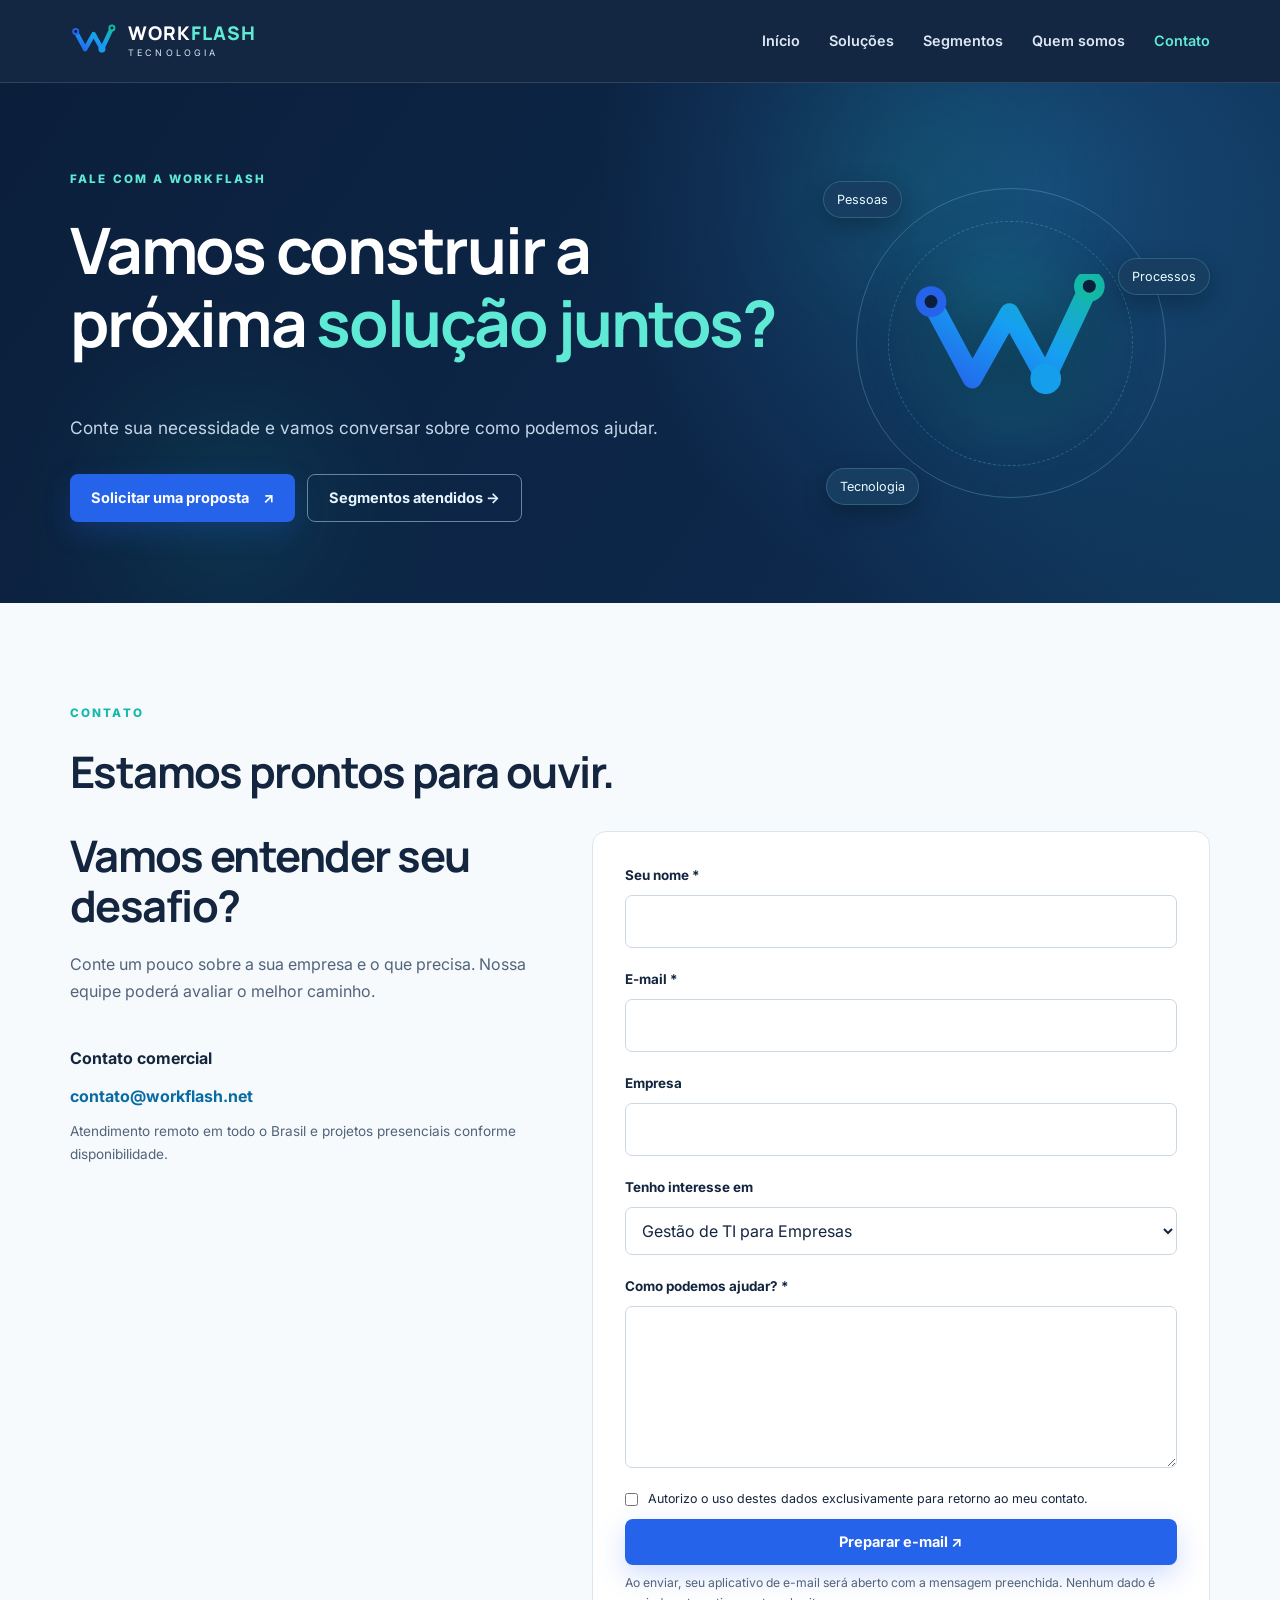
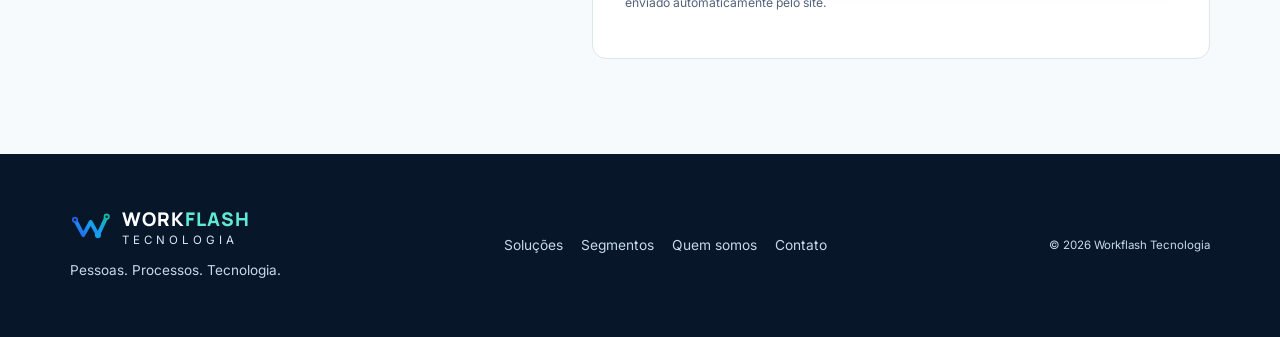
==== contato.html @ 1632a6cf "Workflash 2.0 - Novo site institucional" ====
<!doctype html><html lang="pt-BR"><head><meta charset="utf-8"><meta name="viewport" content="width=device-width,initial-scale=1"><meta name="theme-color" content="#0B1F3B"><meta name="description" content="Fale com a Workflash e solicite uma proposta."><title>Contato | Workflash Tecnologia</title><link rel="icon" type="image/svg+xml" href="assets/favicon.svg"><link rel="preconnect" href="https://fonts.googleapis.com"><link rel="preconnect" href="https://fonts.gstatic.com" crossorigin><link href="https://fonts.googleapis.com/css2?family=Inter:wght@400;500;600;700&family=Manrope:wght@400;500;600;700;800&display=swap" rel="stylesheet"><link rel="stylesheet" href="styles.css"><script src="script.js" defer></script></head><body><a class="skip" href="#conteudo">Pular para o conteúdo</a><header class="site-header"><div class="container nav-wrap"><a class="brand" href="index.html"><img src="assets/logo-symbol.svg" alt="" width="48" height="42"><span><strong>WORK<span>FLASH</span></strong><small>TECNOLOGIA</small></span></a><button class="menu-toggle" aria-expanded="false" aria-controls="main-nav" aria-label="Abrir menu"><span></span><span></span><span></span></button><nav id="main-nav" class="main-nav" aria-label="Navegação principal"><a class="" href="index.html">Início</a><a class="" href="solucoes.html">Soluções</a><a class="" href="segmentos.html">Segmentos</a><a class="" href="quem-somos.html">Quem somos</a><a class="active" href="contato.html">Contato</a></nav></div></header><main id="conteudo"><section class="hero hero-inner"><div class="glow glow-a"></div><div class="glow glow-b"></div><div class="container hero-grid"><div class="hero-copy"><span class="eyebrow">FALE COM A WORKFLASH</span><h1>Vamos construir a próxima <em>solução juntos?</em></h1><p>Conte sua necessidade e vamos conversar sobre como podemos ajudar.</p><div class="actions"><a class="btn primary" href="contato.html">Solicitar uma proposta <span>↗</span></a><a class="btn ghost" href="segmentos.html">Segmentos atendidos →</a></div></div><div class="hero-art" aria-hidden="true"><div class="orbit one"></div><div class="orbit two"></div><div class="art-halo"></div><img src="assets/logo-symbol.svg" alt="" class="hero-mark"><span class="chip chip1">Pessoas</span><span class="chip chip2">Processos</span><span class="chip chip3">Tecnologia</span></div></div></section><section class="section"><div class="container"><span class="section-label">CONTATO</span><h2>Estamos prontos para ouvir.</h2><div class="contact-layout"><div><h2>Vamos entender seu desafio?</h2><p>Conte um pouco sobre a sua empresa e o que precisa. Nossa equipe poderá avaliar o melhor caminho.</p><div class="contact-note"><strong>Contato comercial</strong><a href="mailto:contato@workflash.net">contato@workflash.net</a><span>Atendimento remoto em todo o Brasil e projetos presenciais conforme disponibilidade.</span></div></div><form id="contact-form"><label for="name">Seu nome *</label><input id="name" name="name" required autocomplete="name"><label for="email">E-mail *</label><input id="email" name="email" type="email" required autocomplete="email"><label for="company">Empresa</label><input id="company" name="company" autocomplete="organization"><label for="service">Tenho interesse em</label><select id="service" name="service"><option>Gestão de TI para Empresas</option><option>ERP & CRM — Odoo</option><option>Gestão de Suporte SaaS</option><option>Quero conversar sobre outra necessidade</option></select><label for="message">Como podemos ajudar? *</label><textarea id="message" name="message" required rows="5"></textarea><label class="consent"><input type="checkbox" required> Autorizo o uso destes dados exclusivamente para retorno ao meu contato.</label><button class="btn primary" type="submit">Preparar e-mail ↗</button><p class="form-hint">Ao enviar, seu aplicativo de e-mail será aberto com a mensagem preenchida. Nenhum dado é enviado automaticamente pelo site.</p></form></div></div></section></main><footer><div class="container footer-inner"><div><a class="brand" href="index.html"><img src="assets/logo-symbol.svg" alt="" width="42" height="38"><span><strong>WORK<span>FLASH</span></strong><small>TECNOLOGIA</small></span></a><p>Pessoas. Processos. Tecnologia.</p></div><div><a href="solucoes.html">Soluções</a><a href="segmentos.html">Segmentos</a><a href="quem-somos.html">Quem somos</a><a href="contato.html">Contato</a></div><small>© <span id="year">2026</span> Workflash Tecnologia</small></div></footer></body></html>
---- styles.css ----
*{box-sizing:border-box}html{scroll-behavior:smooth}body{margin:0;background:#f7fafc;color:#14263f;font:16px/1.7 Inter,Arial,sans-serif}h1,h2,h3,p{margin-top:0}h1,h2,h3{font-family:Manrope,Arial,sans-serif;line-height:1.15;letter-spacing:-.035em}h1{font-size:clamp(2.6rem,5vw,5.2rem);max-width:850px}h2{font-size:clamp(2rem,3.4vw,3.1rem);max-width:850px;margin-bottom:34px}h3{font-size:1.3rem}a{color:inherit;text-decoration:none}.container{width:min(1140px,calc(100% - 48px));margin:auto}.skip{position:absolute;left:-9999px}.skip:focus{left:10px;top:10px;z-index:999;background:#fff;padding:10px}.site-header{position:sticky;top:0;z-index:50;background:#0b1f3bf5;border-bottom:1px solid #ffffff20;backdrop-filter:blur(16px)}.nav-wrap{display:flex;align-items:center;justify-content:space-between;min-height:82px;gap:20px}.brand{display:flex;align-items:center;gap:10px;color:#fff}.brand>span{display:flex;flex-direction:column;line-height:1}.brand strong{font-family:Manrope;font-weight:800;letter-spacing:.055em;font-size:1.18rem}.brand strong span{color:#5eead4}.brand small{font-size:.56rem;letter-spacing:.35em;margin-top:6px;color:#d6e8f4}.main-nav{display:flex;align-items:center;gap:29px}.main-nav a{color:#dce8f5;font-size:.9rem;font-weight:600}.main-nav a:hover,.main-nav a.active{color:#5eead4}.menu-toggle{display:none}.hero{position:relative;overflow:hidden;background:radial-gradient(circle at 82% 20%,#164a77 0%,transparent 40%),linear-gradient(125deg,#0b1f3b,#0d284b 70%,#10395b);color:white}.hero-grid{min-height:560px;display:grid;grid-template-columns:1.28fr .72fr;align-items:center;gap:32px;padding:90px 0}.hero-inner .hero-grid{min-height:460px;padding:70px 0}.hero-copy{position:relative;z-index:2}.hero h1 em{font-style:normal;color:#5eead4}.hero p{max-width:620px;color:#c5d6e8;font-size:1.08rem}.eyebrow,.section-label{display:inline-block;color:#12b9ac;font-size:.73rem;letter-spacing:.18em;font-weight:800;margin-bottom:23px}.hero .eyebrow{color:#5eead4}.actions{display:flex;flex-wrap:wrap;gap:12px;margin-top:32px}.btn{border:0;display:inline-flex;align-items:center;justify-content:center;gap:14px;border-radius:8px;padding:14px 21px;font:700 .91rem Inter;cursor:pointer}.primary{background:#2563eb;color:white;box-shadow:0 10px 28px #2563eb38}.primary:hover{background:#1c52d0}.ghost{color:#e7f5ff;border:1px solid #6686a6}.dark{background:#0b1f3b;color:#fff}.hero-art{position:relative;height:380px;display:flex;align-items:center;justify-content:center}.orbit{position:absolute;border:1px solid #6dbbe454;border-radius:50%;width:310px;height:310px;animation:spin 32s linear infinite}.orbit.two{width:245px;height:245px;border-style:dashed;animation-direction:reverse}.art-halo{position:absolute;width:185px;height:185px;background:#16b6bc25;border-radius:50%;filter:blur(27px)}.hero-mark{width:210px;filter:drop-shadow(0 14px 30px #0006);z-index:2}.chip{position:absolute;z-index:3;background:#173d60;border:1px solid #4da7b65c;border-radius:999px;padding:7px 13px;font-size:.79rem;color:#e9fbff;box-shadow:0 8px 25px #0004}.chip1{top:28px;left:12px}.chip2{top:105px;right:0}.chip3{bottom:28px;left:15px}@keyframes spin{to{transform:rotate(360deg)}}.section{padding:95px 0}.section:nth-of-type(odd){background:#eef5fa}.card-grid{display:grid;grid-template-columns:repeat(3,minmax(0,1fr));gap:18px}.tile{background:#fff;border:1px solid #dbe6ef;border-radius:14px;padding:30px;box-shadow:0 10px 30px #0b1f3b08;display:flex;flex-direction:column;min-height:215px}.tile:hover{border-color:#8ad9d3;transform:translateY(-2px);transition:.2s}.tile-kicker{font-size:.65rem;color:#078d96;letter-spacing:.16em;font-weight:800;margin-bottom:22px}.tile h3{margin-bottom:12px}.tile p{color:#52647b;font-size:.93rem;margin-bottom:16px}.text-link{color:#0b71a9;font-size:.87rem;font-weight:800;margin-top:auto}.section-action{margin-top:25px}.cta{background:#0b1f3b;color:#fff;padding:72px 0}.cta-inner{display:flex;align-items:center;justify-content:space-between;gap:25px}.cta h2{margin-bottom:12px}.cta p{color:#bdcfdf;margin-bottom:0}.lead-text{max-width:850px;color:#43566e;font-size:1.13rem}.notice{background:#e2f5f1;padding:25px 0;color:#17463e;font-size:.9rem}footer{background:#071629;color:#c7d9ea;padding:55px 0}.footer-inner{display:flex;align-items:center;justify-content:space-between;gap:25px}.footer-inner p{font-size:.85rem;margin:12px 0 0}.footer-inner>div:nth-child(2){display:flex;gap:18px;flex-wrap:wrap;font-size:.86rem}.footer-inner small{font-size:.72rem}.contact-layout{display:grid;grid-template-columns:.85fr 1.15fr;gap:65px}.contact-layout h2{margin-bottom:20px}.contact-layout p{color:#52647b}.contact-note{display:flex;flex-direction:column;gap:10px;margin-top:40px}.contact-note a{color:#086ba3;font-weight:700}.contact-note span{font-size:.85rem;color:#52647b}form{background:white;border:1px solid #dbe6ef;border-radius:14px;padding:32px;display:flex;flex-direction:column;gap:8px}label{font-size:.84rem;font-weight:700}input,select,textarea{width:100%;border:1px solid #cbd8e4;border-radius:7px;padding:12px;font:inherit;margin-bottom:12px;background:white;color:#14263f}input:focus,textarea:focus,select:focus{outline:2px solid #14b8a6}.consent{display:flex;align-items:flex-start;gap:10px;font-weight:400;font-size:.78rem}.consent input{width:auto;margin:5px 0}.form-hint{font-size:.76rem!important}.glow{position:absolute;border-radius:50%;filter:blur(70px);opacity:.15;background:#14b8a6;width:200px;height:200px}.glow-a{top:0;right:20%}.glow-b{bottom:0;left:10%}@media(max-width:850px){.card-grid{grid-template-columns:repeat(2,1fr)}.hero-grid{grid-template-columns:1fr}.hero-art{display:none}.contact-layout{grid-template-columns:1fr}.cta-inner{flex-direction:column;align-items:flex-start}.menu-toggle{display:flex;flex-direction:column;gap:5px;background:transparent;border:1px solid #4d6985;border-radius:6px;padding:11px;cursor:pointer}.menu-toggle span{display:block;background:#fff;width:23px;height:2px}.main-nav{display:none;position:absolute;top:82px;left:0;right:0;background:#0b1f3b;flex-direction:column;align-items:stretch;padding:20px 24px;gap:15px}.main-nav.is-open{display:flex}}@media(max-width:580px){.container{width:min(100% - 32px,1140px)}.card-grid{grid-template-columns:1fr}.hero-grid{min-height:420px;padding:65px 0}.hero-inner .hero-grid{min-height:370px}.section{padding:62px 0}.footer-inner{align-items:flex-start;flex-direction:column}form{padding:20px}}@media(prefers-reduced-motion:reduce){*,*::before,*::after{animation:none!important;scroll-behavior:auto!important}}
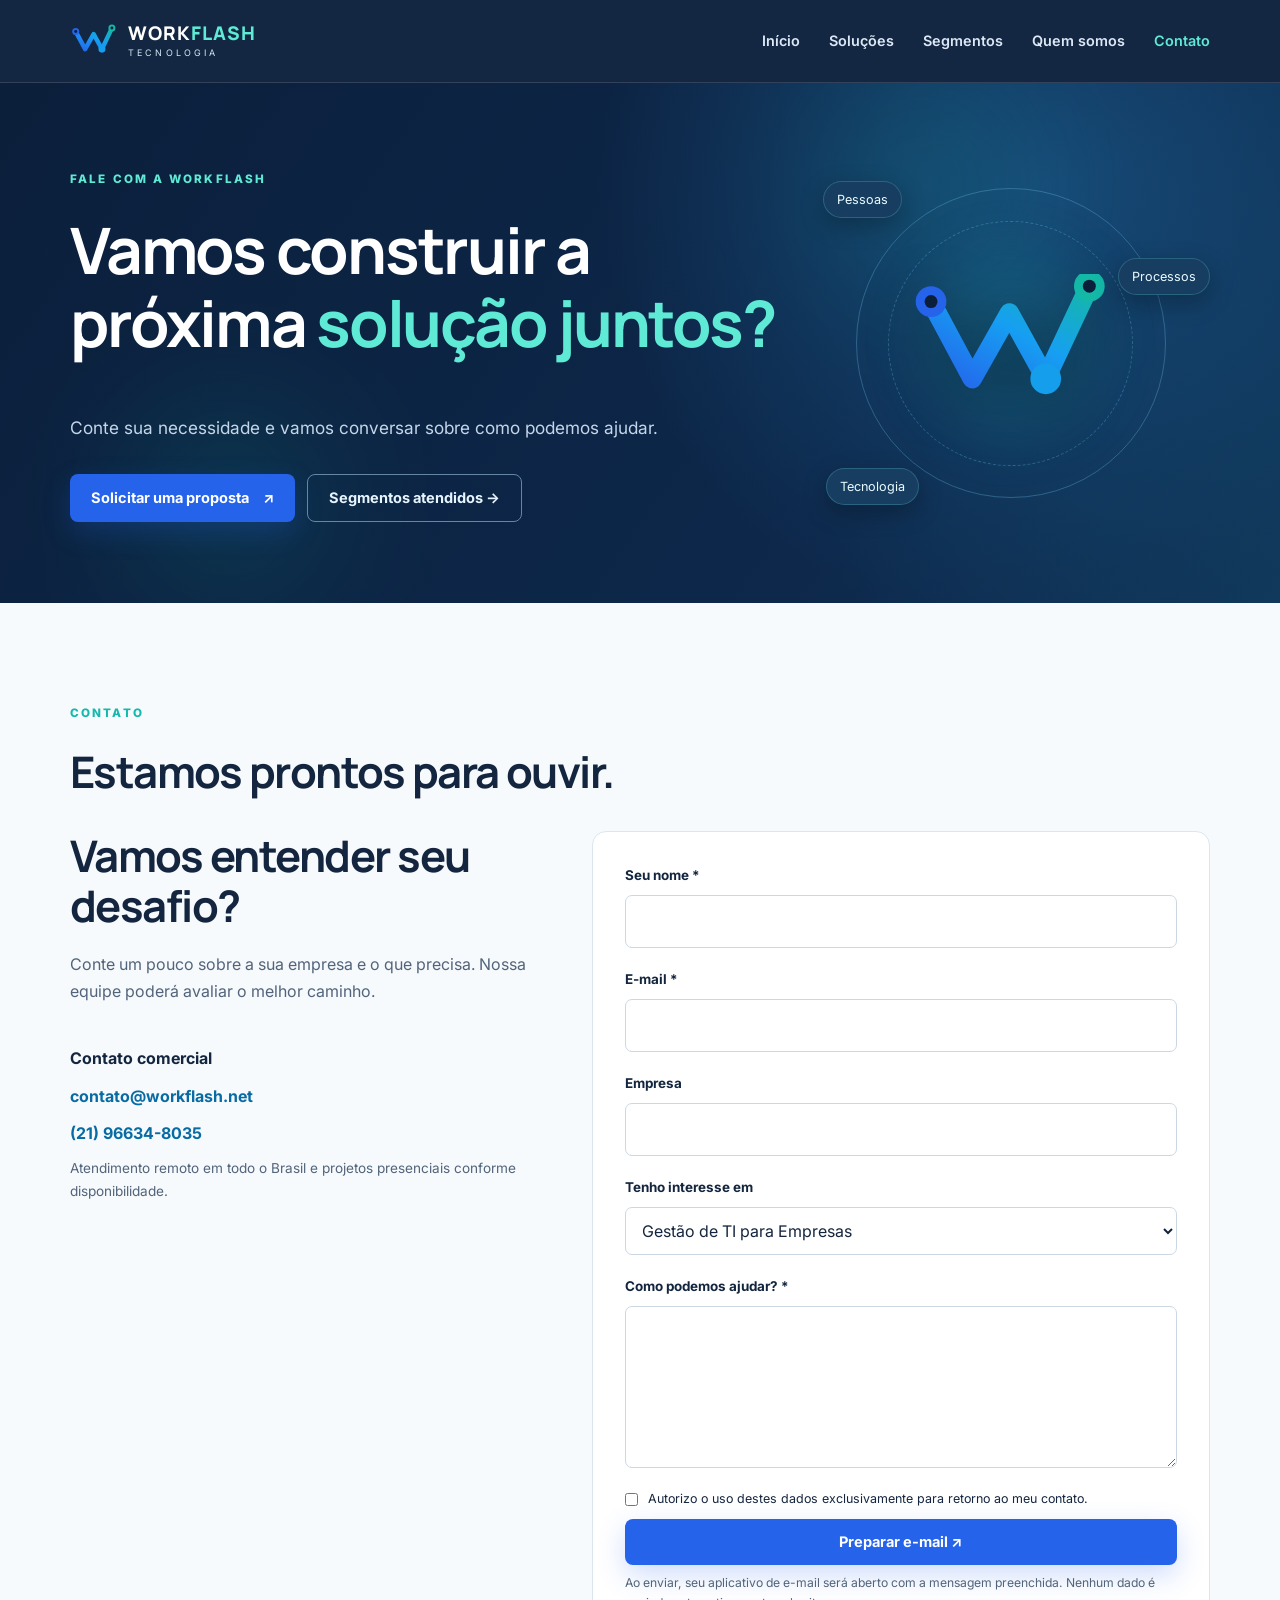
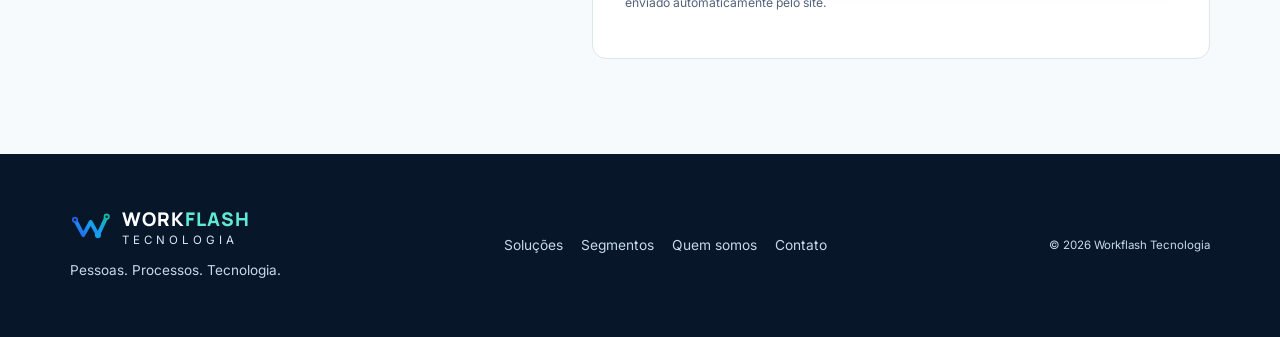
==== commit c9a7f845: "ajuste cards allsite" ====
--- a/contato.html
+++ b/contato.html
@@ -1 +1,100 @@
-<!doctype html><html lang="pt-BR"><head><meta charset="utf-8"><meta name="viewport" content="width=device-width,initial-scale=1"><meta name="theme-color" content="#0B1F3B"><meta name="description" content="Fale com a Workflash e solicite uma proposta."><title>Contato | Workflash Tecnologia</title><link rel="icon" type="image/svg+xml" href="assets/favicon.svg"><link rel="preconnect" href="https://fonts.googleapis.com"><link rel="preconnect" href="https://fonts.gstatic.com" crossorigin><link href="https://fonts.googleapis.com/css2?family=Inter:wght@400;500;600;700&family=Manrope:wght@400;500;600;700;800&display=swap" rel="stylesheet"><link rel="stylesheet" href="styles.css"><script src="script.js" defer></script></head><body><a class="skip" href="#conteudo">Pular para o conteúdo</a><header class="site-header"><div class="container nav-wrap"><a class="brand" href="index.html"><img src="assets/logo-symbol.svg" alt="" width="48" height="42"><span><strong>WORK<span>FLASH</span></strong><small>TECNOLOGIA</small></span></a><button class="menu-toggle" aria-expanded="false" aria-controls="main-nav" aria-label="Abrir menu"><span></span><span></span><span></span></button><nav id="main-nav" class="main-nav" aria-label="Navegação principal"><a class="" href="index.html">Início</a><a class="" href="solucoes.html">Soluções</a><a class="" href="segmentos.html">Segmentos</a><a class="" href="quem-somos.html">Quem somos</a><a class="active" href="contato.html">Contato</a></nav></div></header><main id="conteudo"><section class="hero hero-inner"><div class="glow glow-a"></div><div class="glow glow-b"></div><div class="container hero-grid"><div class="hero-copy"><span class="eyebrow">FALE COM A WORKFLASH</span><h1>Vamos construir a próxima <em>solução juntos?</em></h1><p>Conte sua necessidade e vamos conversar sobre como podemos ajudar.</p><div class="actions"><a class="btn primary" href="contato.html">Solicitar uma proposta <span>↗</span></a><a class="btn ghost" href="segmentos.html">Segmentos atendidos →</a></div></div><div class="hero-art" aria-hidden="true"><div class="orbit one"></div><div class="orbit two"></div><div class="art-halo"></div><img src="assets/logo-symbol.svg" alt="" class="hero-mark"><span class="chip chip1">Pessoas</span><span class="chip chip2">Processos</span><span class="chip chip3">Tecnologia</span></div></div></section><section class="section"><div class="container"><span class="section-label">CONTATO</span><h2>Estamos prontos para ouvir.</h2><div class="contact-layout"><div><h2>Vamos entender seu desafio?</h2><p>Conte um pouco sobre a sua empresa e o que precisa. Nossa equipe poderá avaliar o melhor caminho.</p><div class="contact-note"><strong>Contato comercial</strong><a href="mailto:contato@workflash.net">contato@workflash.net</a><span>Atendimento remoto em todo o Brasil e projetos presenciais conforme disponibilidade.</span></div></div><form id="contact-form"><label for="name">Seu nome *</label><input id="name" name="name" required autocomplete="name"><label for="email">E-mail *</label><input id="email" name="email" type="email" required autocomplete="email"><label for="company">Empresa</label><input id="company" name="company" autocomplete="organization"><label for="service">Tenho interesse em</label><select id="service" name="service"><option>Gestão de TI para Empresas</option><option>ERP & CRM — Odoo</option><option>Gestão de Suporte SaaS</option><option>Quero conversar sobre outra necessidade</option></select><label for="message">Como podemos ajudar? *</label><textarea id="message" name="message" required rows="5"></textarea><label class="consent"><input type="checkbox" required> Autorizo o uso destes dados exclusivamente para retorno ao meu contato.</label><button class="btn primary" type="submit">Preparar e-mail ↗</button><p class="form-hint">Ao enviar, seu aplicativo de e-mail será aberto com a mensagem preenchida. Nenhum dado é enviado automaticamente pelo site.</p></form></div></div></section></main><footer><div class="container footer-inner"><div><a class="brand" href="index.html"><img src="assets/logo-symbol.svg" alt="" width="42" height="38"><span><strong>WORK<span>FLASH</span></strong><small>TECNOLOGIA</small></span></a><p>Pessoas. Processos. Tecnologia.</p></div><div><a href="solucoes.html">Soluções</a><a href="segmentos.html">Segmentos</a><a href="quem-somos.html">Quem somos</a><a href="contato.html">Contato</a></div><small>© <span id="year">2026</span> Workflash Tecnologia</small></div></footer></body></html>+<!doctype html>
+<html lang="pt-BR">
+
+<head>
+    <meta charset="utf-8">
+    <meta name="viewport" content="width=device-width,initial-scale=1">
+    <meta name="theme-color" content="#0B1F3B">
+    <meta name="description" content="Fale com a Workflash e solicite uma proposta.">
+    <title>Contato | Workflash Tecnologia</title>
+    <link rel="icon" type="image/svg+xml" href="assets/favicon.svg">
+    <link rel="preconnect" href="https://fonts.googleapis.com">
+    <link rel="preconnect" href="https://fonts.gstatic.com" crossorigin>
+    <link
+        href="https://fonts.googleapis.com/css2?family=Inter:wght@400;500;600;700&family=Manrope:wght@400;500;600;700;800&display=swap"
+        rel="stylesheet">
+    <link rel="stylesheet" href="styles.css">
+    <script src="script.js" defer></script>
+</head>
+
+<body><a class="skip" href="#conteudo">Pular para o conteúdo</a>
+    <header class="site-header">
+        <div class="container nav-wrap"><a class="brand" href="index.html"><img src="assets/logo-symbol.svg" alt=""
+                    width="48"
+                    height="42"><span><strong>WORK<span>FLASH</span></strong><small>TECNOLOGIA</small></span></a><button
+                class="menu-toggle" aria-expanded="false" aria-controls="main-nav"
+                aria-label="Abrir menu"><span></span><span></span><span></span></button>
+            <nav id="main-nav" class="main-nav" aria-label="Navegação principal"><a class=""
+                    href="index.html">Início</a><a class="" href="solucoes.html">Soluções</a><a class=""
+                    href="segmentos.html">Segmentos</a><a class="" href="quem-somos.html">Quem somos</a><a
+                    class="active" href="contato.html">Contato</a></nav>
+        </div>
+    </header>
+    <main id="conteudo">
+        <section class="hero hero-inner">
+            <div class="glow glow-a"></div>
+            <div class="glow glow-b"></div>
+            <div class="container hero-grid">
+                <div class="hero-copy"><span class="eyebrow">FALE COM A WORKFLASH</span>
+                    <h1>Vamos construir a próxima <em>solução juntos?</em></h1>
+                    <p>Conte sua necessidade e vamos conversar sobre como podemos ajudar.</p>
+                    <div class="actions"><a class="btn primary" href="contato.html">Solicitar uma proposta
+                            <span>↗</span></a><a class="btn ghost" href="segmentos.html">Segmentos atendidos →</a></div>
+                </div>
+                <div class="hero-art" aria-hidden="true">
+                    <div class="orbit one"></div>
+                    <div class="orbit two"></div>
+                    <div class="art-halo"></div><img src="assets/logo-symbol.svg" alt="" class="hero-mark"><span
+                        class="chip chip1">Pessoas</span><span class="chip chip2">Processos</span><span
+                        class="chip chip3">Tecnologia</span>
+                </div>
+            </div>
+        </section>
+        <section class="section">
+            <div class="container"><span class="section-label">CONTATO</span>
+                <h2>Estamos prontos para ouvir.</h2>
+                <div class="contact-layout">
+                    <div>
+                        <h2>Vamos entender seu desafio?</h2>
+                        <p>Conte um pouco sobre a sua empresa e o que precisa. Nossa equipe poderá avaliar o melhor
+                            caminho.</p>
+                        <div class="contact-note"><strong>Contato comercial</strong><a
+                                href="mailto:contato@workflash.net">contato@workflash.net</a>
+                            <a href="https://wa.me/5521966348035"> (21) 96634-8035 </a><span>Atendimento remoto em
+                                todo o Brasil e projetos presenciais conforme disponibilidade.</span>
+                        </div>
+                    </div>
+                    <form id="contact-form"><label for="name">Seu nome *</label><input id="name" name="name" required
+                            autocomplete="name"><label for="email">E-mail *</label><input id="email" name="email"
+                            type="email" required autocomplete="email"><label for="company">Empresa</label><input
+                            id="company" name="company" autocomplete="organization"><label for="service">Tenho interesse
+                            em</label><select id="service" name="service">
+                            <option>Gestão de TI para Empresas</option>
+                            <option>ERP & CRM — Odoo</option>
+                            <option>Gestão de Suporte SaaS</option>
+                            <option>Quero conversar sobre outra necessidade</option>
+                        </select><label for="message">Como podemos ajudar? *</label><textarea id="message"
+                            name="message" required rows="5"></textarea><label class="consent"><input type="checkbox"
+                                required> Autorizo o uso destes dados exclusivamente para retorno ao meu
+                            contato.</label><button class="btn primary" type="submit">Preparar e-mail ↗</button>
+                        <p class="form-hint">Ao enviar, seu aplicativo de e-mail será aberto com a mensagem preenchida.
+                            Nenhum dado é enviado automaticamente pelo site.</p>
+                    </form>
+                </div>
+            </div>
+        </section>
+    </main>
+    <footer>
+        <div class="container footer-inner">
+            <div><a class="brand" href="index.html"><img src="assets/logo-symbol.svg" alt="" width="42"
+                        height="38"><span><strong>WORK<span>FLASH</span></strong><small>TECNOLOGIA</small></span></a>
+                <p>Pessoas. Processos. Tecnologia.</p>
+            </div>
+            <div><a href="solucoes.html">Soluções</a><a href="segmentos.html">Segmentos</a><a
+                    href="quem-somos.html">Quem somos</a><a href="contato.html">Contato</a></div><small>© <span
+                    id="year">2026</span> Workflash Tecnologia</small>
+        </div>
+    </footer>
+</body>
+
+</html>
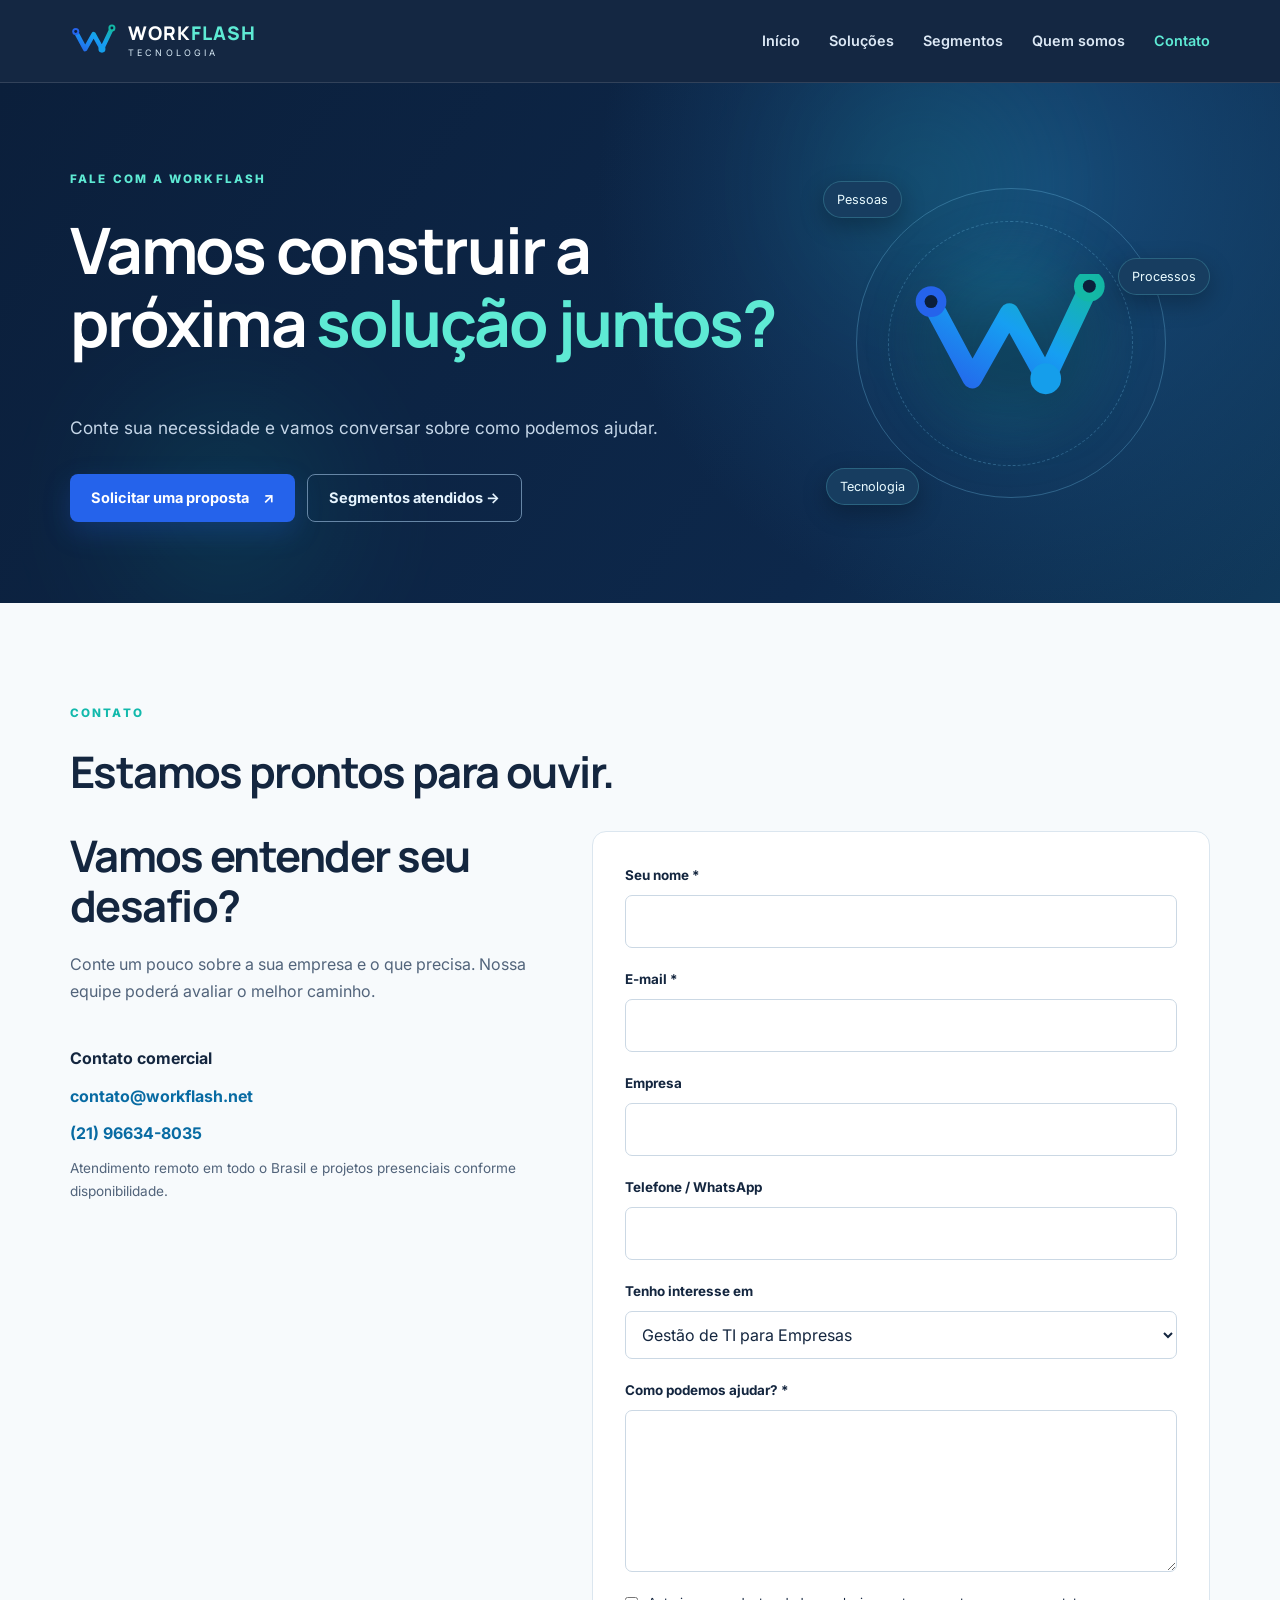
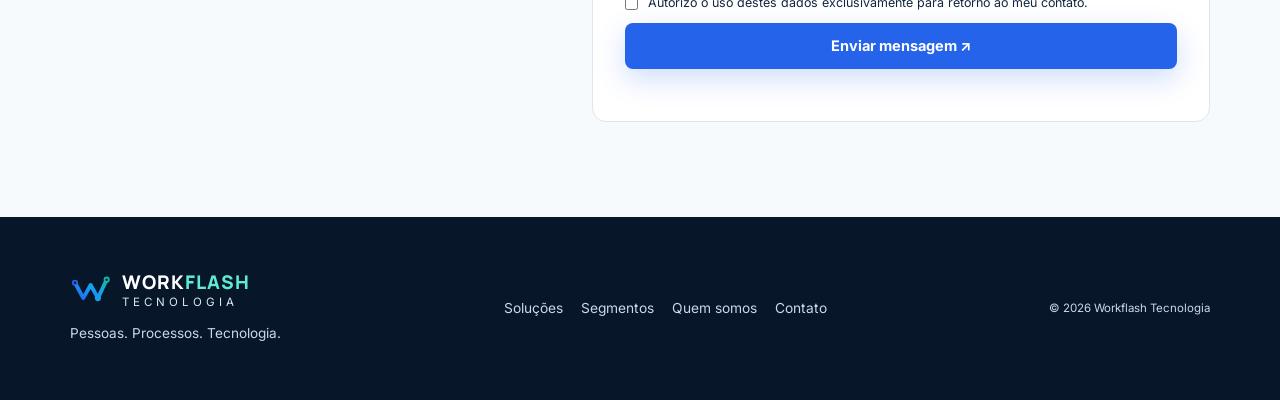
==== commit 08f40c14: "PageContact" ====
--- a/contato.html
+++ b/contato.html
@@ -64,22 +64,48 @@
                                 todo o Brasil e projetos presenciais conforme disponibilidade.</span>
                         </div>
                     </div>
-                    <form id="contact-form"><label for="name">Seu nome *</label><input id="name" name="name" required
-                            autocomplete="name"><label for="email">E-mail *</label><input id="email" name="email"
-                            type="email" required autocomplete="email"><label for="company">Empresa</label><input
-                            id="company" name="company" autocomplete="organization"><label for="service">Tenho interesse
-                            em</label><select id="service" name="service">
+
+                    <form id="contact-form" action="https://formspree.io/f/mzerworv" method="POST">
+
+                        <input type="hidden" name="_subject" value="Novo contato comercial - Workflash">
+
+                        <label for="name">Seu nome *</label>
+                        <input id="name" name="name" required autocomplete="name">
+
+                        <label for="email">E-mail *</label>
+                        <input id="email" name="email" type="email" required autocomplete="email">
+
+                        <label for="company">Empresa</label>
+                        <input id="company" name="company" autocomplete="organization">
+
+                        <label for="phone">Telefone / WhatsApp</label>
+                        <input id="phone" name="phone" type="tel" autocomplete="tel">
+
+                        <label for="service">Tenho interesse em</label>
+                        <select id="service" name="service">
                             <option>Gestão de TI para Empresas</option>
                             <option>ERP & CRM — Odoo</option>
                             <option>Gestão de Suporte SaaS</option>
                             <option>Quero conversar sobre outra necessidade</option>
-                        </select><label for="message">Como podemos ajudar? *</label><textarea id="message"
-                            name="message" required rows="5"></textarea><label class="consent"><input type="checkbox"
-                                required> Autorizo o uso destes dados exclusivamente para retorno ao meu
-                            contato.</label><button class="btn primary" type="submit">Preparar e-mail ↗</button>
-                        <p class="form-hint">Ao enviar, seu aplicativo de e-mail será aberto com a mensagem preenchida.
-                            Nenhum dado é enviado automaticamente pelo site.</p>
+                        </select>
+
+                        <label for="message">Como podemos ajudar? *</label>
+                        <textarea id="message" name="message" required rows="5"></textarea>
+
+                        <label class="consent">
+                            <input type="checkbox" name="consent" value="Autorizado" required>
+                            Autorizo o uso destes dados exclusivamente
+                            para retorno ao meu contato.
+                        </label>
+
+                        <button class="btn primary" type="submit">
+                            Enviar mensagem ↗
+                        </button>
+
+                        <p id="form-status" class="form-hint" role="status" aria-live="polite"></p>
+
                     </form>
+
                 </div>
             </div>
         </section>
